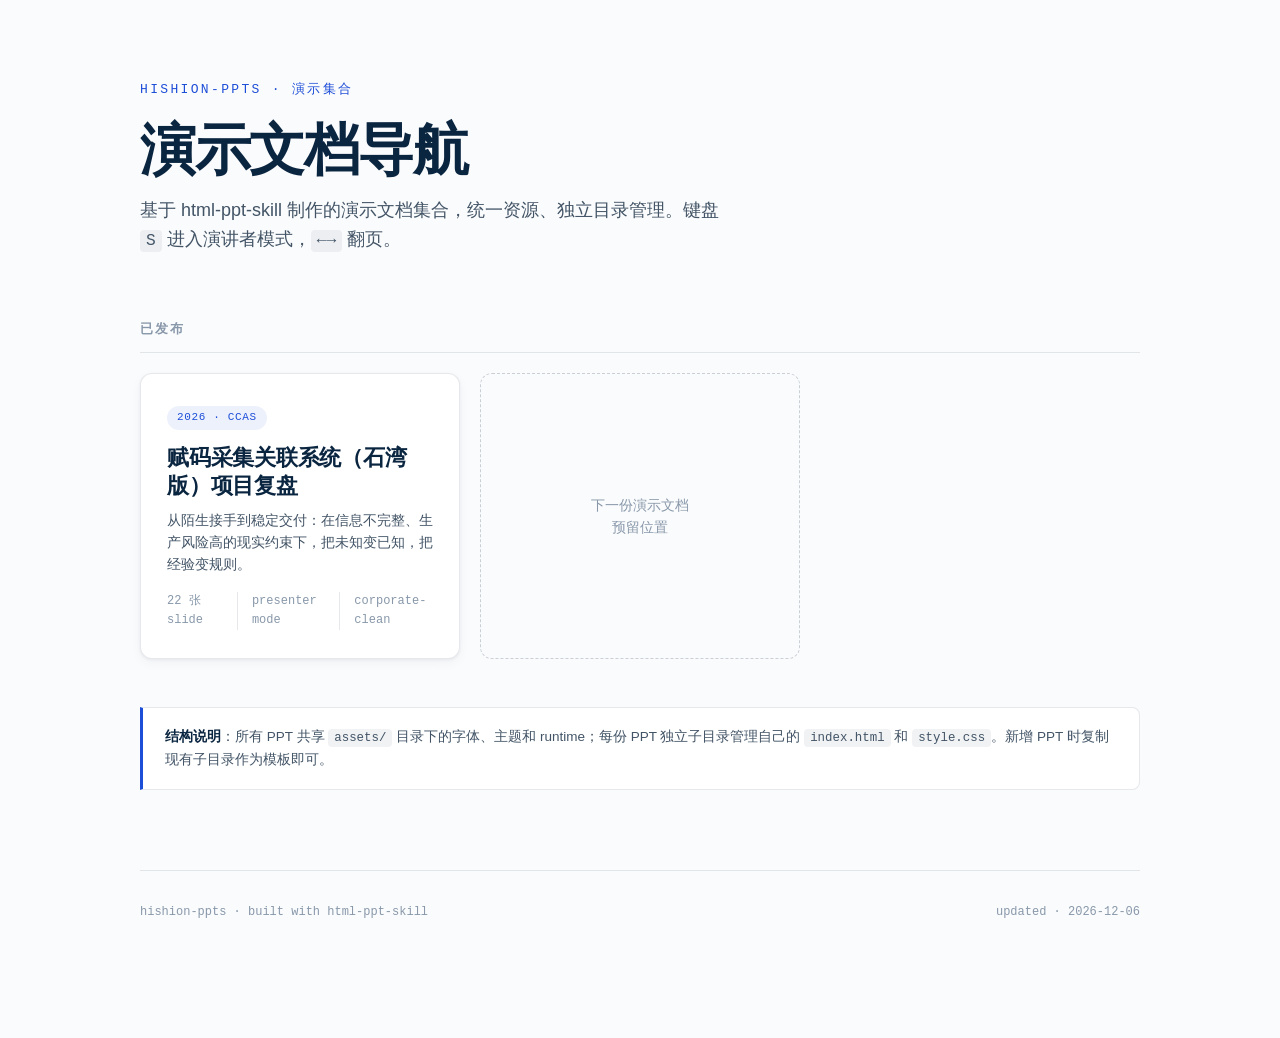
==== index.html @ 3755c50e "init: hishion-ppts 演示文档集合 - 共享 assets/（fonts/base/runtime/4 themes/animations） - shiwan-retrospectiv" ====
<!DOCTYPE html>
<html lang="zh-CN">
<head>
<meta charset="utf-8">
<meta name="viewport" content="width=device-width,initial-scale=1">
<title>Hishion PPTs · 演示集合</title>
<style>
:root{
  --bg:#fafbfc; --surface:#ffffff;
  --border:rgba(10,37,64,.1); --border-strong:rgba(10,37,64,.2);
  --text-1:#0a2540; --text-2:#425466; --text-3:#8898aa;
  --accent:#1d4ed8;
  --shadow:0 1px 3px rgba(10,37,64,.06),0 4px 12px rgba(10,37,64,.04);
  --shadow-hover:0 6px 20px rgba(10,37,64,.1),0 12px 30px rgba(10,37,64,.06);
}
*,*::before,*::after{box-sizing:border-box}
html,body{margin:0;padding:0;background:var(--bg);color:var(--text-1);
  font-family:'Inter','Noto Sans SC',-apple-system,BlinkMacSystemFont,Helvetica,Arial,sans-serif;
  font-weight:400;line-height:1.6;-webkit-font-smoothing:antialiased}
a{color:inherit;text-decoration:none}

.container{max-width:1080px;margin:0 auto;padding:80px 40px 120px}

.header{margin-bottom:64px}
.kicker{font-family:'JetBrains Mono','SFMono-Regular',monospace;
  font-size:13px;color:var(--accent);letter-spacing:.18em;
  text-transform:uppercase;margin:0 0 18px}
.title{font-size:56px;font-weight:800;line-height:1.1;
  letter-spacing:-.025em;margin:0 0 16px;color:var(--text-1)}
.subtitle{font-size:18px;color:var(--text-2);margin:0;max-width:60ch}

.section-label{font-size:13px;font-weight:600;letter-spacing:.16em;
  text-transform:uppercase;color:var(--text-3);
  margin:48px 0 20px;padding-bottom:12px;
  border-bottom:1px solid var(--border)}

.deck-grid{display:grid;grid-template-columns:repeat(auto-fill,minmax(320px,1fr));gap:20px}

.deck-card{display:block;background:var(--surface);
  border:1px solid var(--border);border-radius:12px;
  padding:28px 26px;box-shadow:var(--shadow);
  transition:transform .2s ease, box-shadow .2s ease, border-color .2s ease;
  position:relative;overflow:hidden}
.deck-card::before{content:"";position:absolute;left:0;top:0;
  width:3px;height:100%;background:var(--accent);
  opacity:0;transition:opacity .2s ease}
.deck-card:hover{transform:translateY(-3px);box-shadow:var(--shadow-hover);
  border-color:var(--border-strong)}
.deck-card:hover::before{opacity:1}

.deck-card .badge{display:inline-block;font-size:11px;
  font-family:'JetBrains Mono',monospace;
  padding:3px 10px;border-radius:99px;
  background:rgba(29,78,216,.08);color:var(--accent);
  letter-spacing:.06em;margin-bottom:14px}
.deck-card .badge.archived{background:rgba(133,153,170,.12);color:var(--text-3)}
.deck-card h3{margin:0 0 8px;font-size:22px;font-weight:700;
  letter-spacing:-.01em;line-height:1.3}
.deck-card p{margin:0;font-size:14px;color:var(--text-2);line-height:1.6}
.deck-card .meta{margin-top:16px;display:flex;gap:14px;
  font-size:12px;color:var(--text-3);
  font-family:'JetBrains Mono',monospace}
.deck-card .meta span+span{padding-left:14px;border-left:1px solid var(--border)}

.empty-card{background:transparent;border:1.5px dashed var(--border-strong);
  display:flex;align-items:center;justify-content:center;
  padding:36px 26px;color:var(--text-3);font-size:14px;
  border-radius:12px;text-align:center;line-height:1.6}

.footer{margin-top:80px;padding-top:32px;
  border-top:1px solid var(--border);
  display:flex;justify-content:space-between;align-items:center;
  font-size:12px;color:var(--text-3);
  font-family:'JetBrains Mono',monospace}

.tip{margin-top:48px;padding:18px 22px;
  background:var(--surface);border:1px solid var(--border);
  border-left:3px solid var(--accent);
  border-radius:0 8px 8px 0;font-size:13.5px;color:var(--text-2)}
.tip strong{color:var(--text-1)}
.tip code{background:rgba(10,37,64,.06);padding:2px 6px;border-radius:4px;
  font-family:'JetBrains Mono',monospace;font-size:.92em}

@media(max-width:600px){
  .container{padding:48px 24px}
  .title{font-size:36px}
  .deck-grid{grid-template-columns:1fr}
}
</style>
</head>
<body>

<div class="container">

  <div class="header">
    <p class="kicker">hishion-ppts · 演示集合</p>
    <h1 class="title">演示文档导航</h1>
    <p class="subtitle">基于 html-ppt-skill 制作的演示文档集合，统一资源、独立目录管理。键盘 <code style="background:rgba(10,37,64,.06);padding:2px 6px;border-radius:4px;font-family:monospace;font-size:.9em">S</code> 进入演讲者模式，<code style="background:rgba(10,37,64,.06);padding:2px 6px;border-radius:4px;font-family:monospace;font-size:.9em">←→</code> 翻页。</p>
  </div>

  <h2 class="section-label">已发布</h2>
  <div class="deck-grid">

    <a class="deck-card" href="shiwan-retrospective/index.html">
      <span class="badge">2026 · CCAS</span>
      <h3>赋码采集关联系统（石湾版）项目复盘</h3>
      <p>从陌生接手到稳定交付：在信息不完整、生产风险高的现实约束下，把未知变已知，把经验变规则。</p>
      <div class="meta">
        <span>22 张 slide</span>
        <span>presenter mode</span>
        <span>corporate-clean</span>
      </div>
    </a>

    <div class="empty-card">
      下一份演示文档<br>预留位置
    </div>

  </div>

  <div class="tip">
    <strong>结构说明</strong>：所有 PPT 共享 <code>assets/</code> 目录下的字体、主题和 runtime；每份 PPT 独立子目录管理自己的 <code>index.html</code> 和 <code>style.css</code>。新增 PPT 时复制现有子目录作为模板即可。
  </div>

  <div class="footer">
    <span>hishion-ppts · built with html-ppt-skill</span>
    <span id="last-updated"></span>
  </div>

</div>

<script>
document.getElementById('last-updated').textContent =
  'updated · ' + new Date().toISOString().slice(0,10);
</script>

</body>
</html>
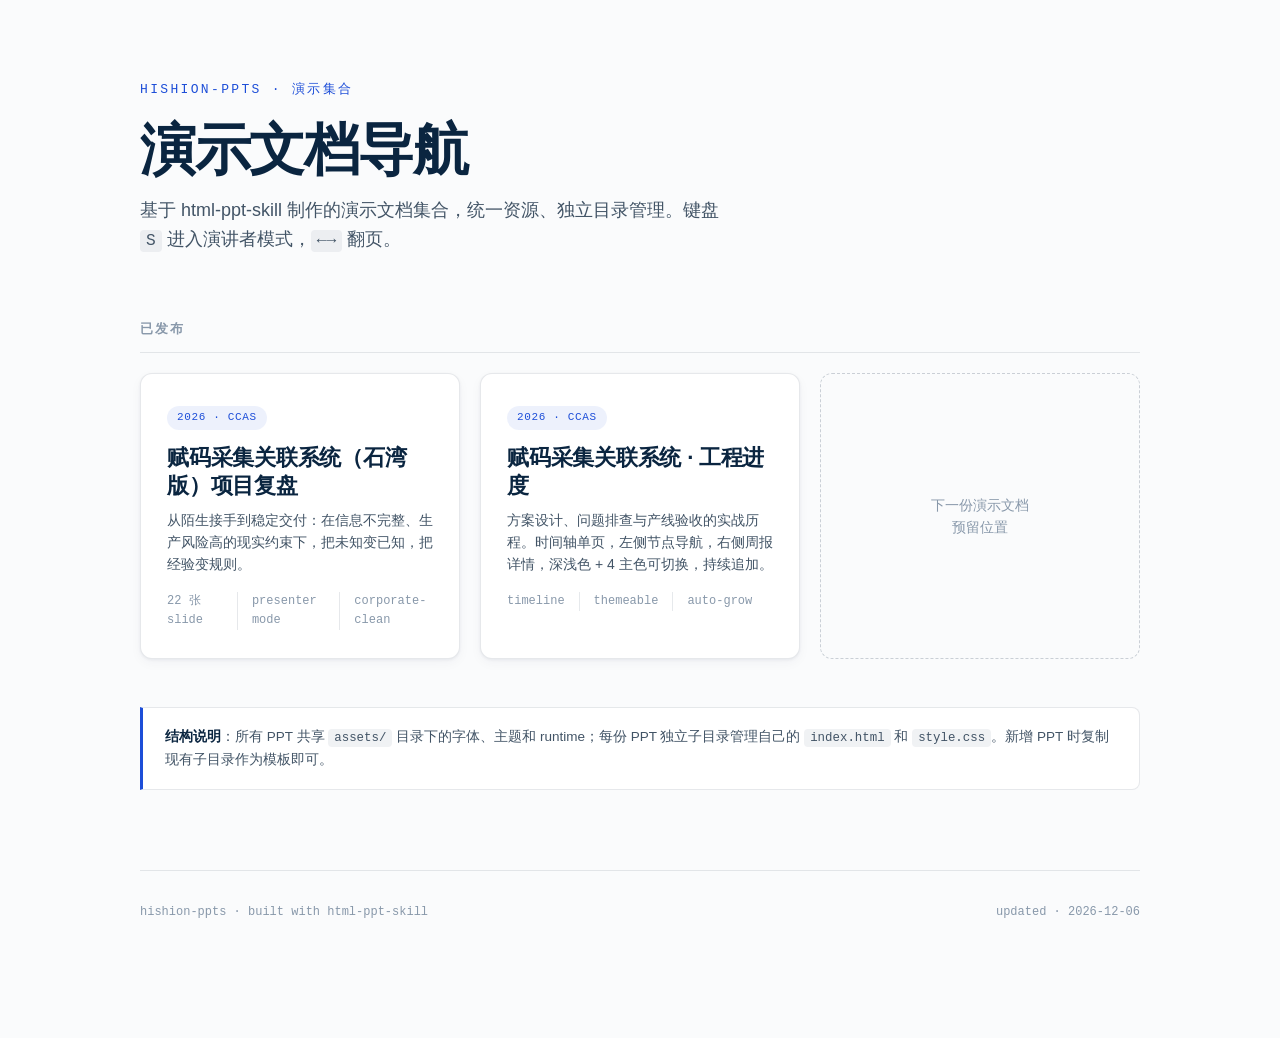
==== commit a0e12324: "feat: 新增CCAS周报" ====
--- a/index.html
+++ b/index.html
@@ -112,6 +112,17 @@
       </div>
     </a>
 
+    <a class="deck-card" href="ccas-progress/index.html">
+      <span class="badge">2026 · CCAS</span>
+      <h3>赋码采集关联系统 · 工程进度</h3>
+      <p>方案设计、问题排查与产线验收的实战历程。时间轴单页，左侧节点导航，右侧周报详情，深浅色 + 4 主色可切换，持续追加。</p>
+      <div class="meta">
+        <span>timeline</span>
+        <span>themeable</span>
+        <span>auto-grow</span>
+      </div>
+    </a>
+
     <div class="empty-card">
       下一份演示文档<br>预留位置
     </div>
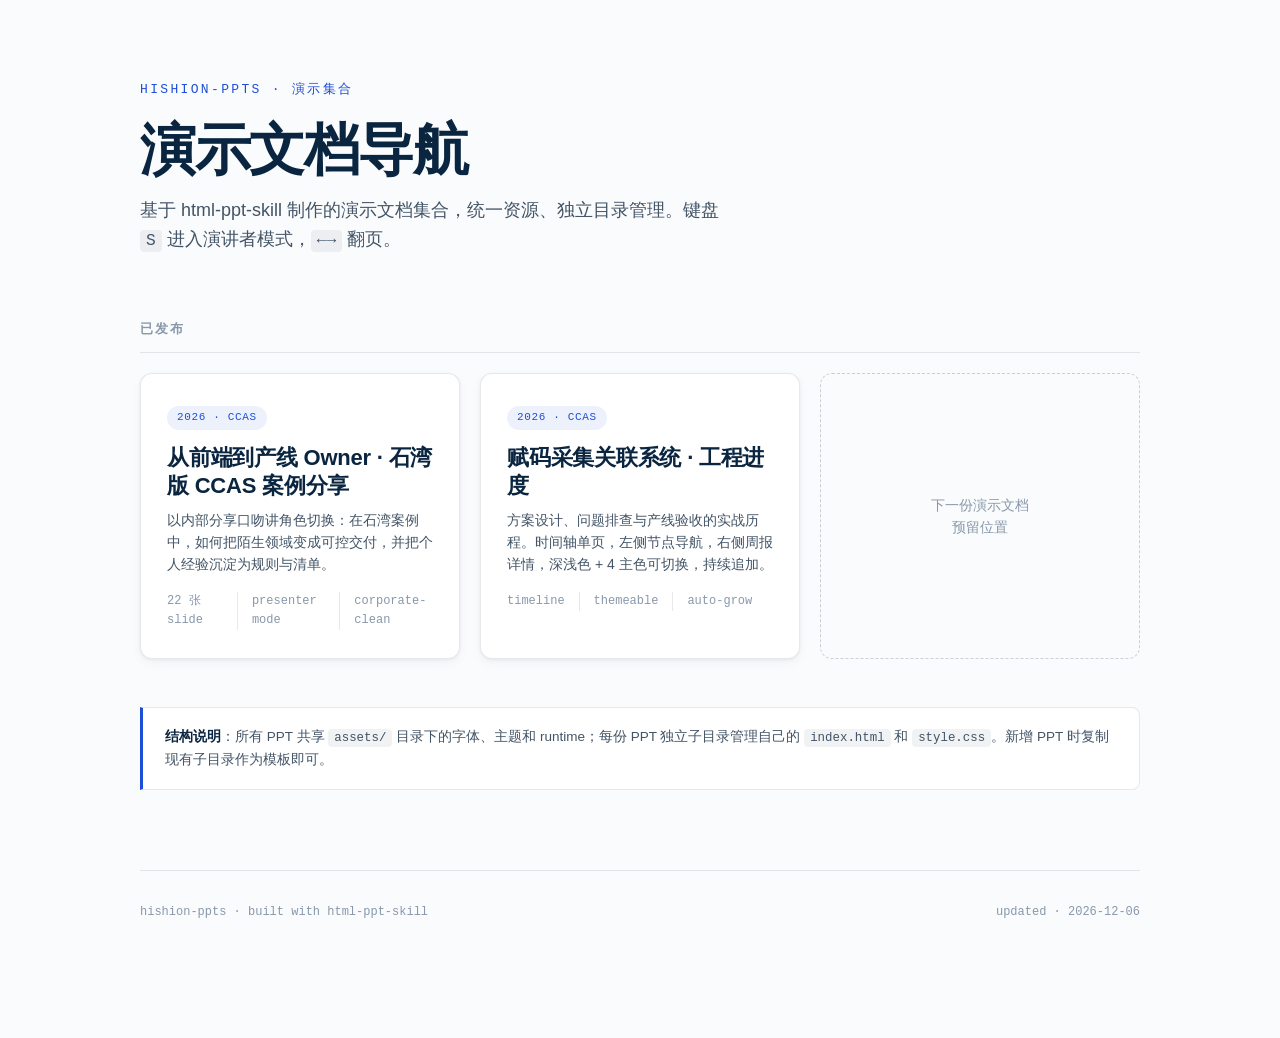
==== commit c95e8b17: "✨ feat: 产线项目分享ppt优化" ====
--- a/index.html
+++ b/index.html
@@ -103,8 +103,8 @@
 
     <a class="deck-card" href="shiwan-retrospective/index.html">
       <span class="badge">2026 · CCAS</span>
-      <h3>赋码采集关联系统（石湾版）项目复盘</h3>
-      <p>从陌生接手到稳定交付：在信息不完整、生产风险高的现实约束下，把未知变已知，把经验变规则。</p>
+      <h3>从前端到产线 Owner · 石湾版 CCAS 案例分享</h3>
+      <p>以内部分享口吻讲角色切换：在石湾案例中，如何把陌生领域变成可控交付，并把个人经验沉淀为规则与清单。</p>
       <div class="meta">
         <span>22 张 slide</span>
         <span>presenter mode</span>
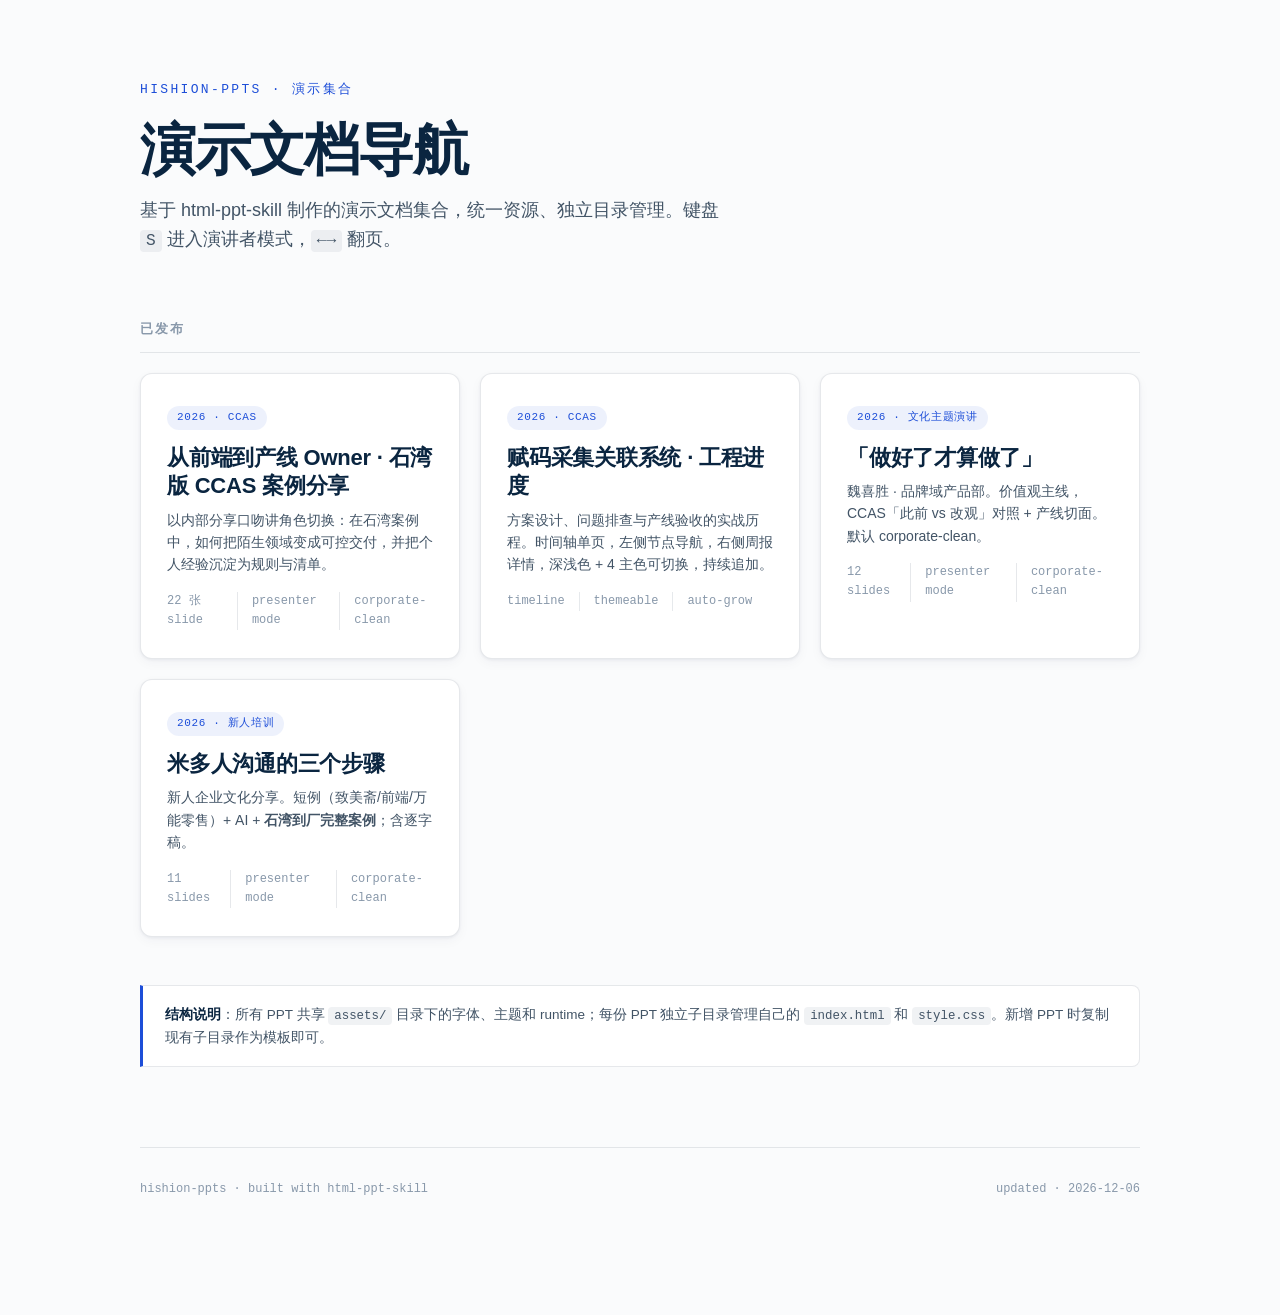
==== commit 94960221: "✨ feat: 新增文化主题演讲和新人培训幻灯片 - 添加了“做好了才算做了”文化主题演讲的完整幻灯片，包括12页内容和样式。 - 新增“米多人沟通的三个步骤”新人培训幻灯片，包含11页内容和样式。 " ====
--- a/index.html
+++ b/index.html
@@ -123,9 +123,27 @@
       </div>
     </a>
 
-    <div class="empty-card">
-      下一份演示文档<br>预留位置
-    </div>
+    <a class="deck-card" href="annual-culture-well-done/index.html">
+      <span class="badge">2026 · 文化主题演讲</span>
+      <h3>「做好了才算做了」</h3>
+      <p>魏喜胜 · 品牌域产品部。价值观主线，CCAS「此前 vs 改观」对照 + 产线切面。默认 corporate-clean。</p>
+      <div class="meta">
+        <span>12 slides</span>
+        <span>presenter mode</span>
+        <span>corporate-clean</span>
+      </div>
+    </a>
+
+    <a class="deck-card" href="midoo-communication-three-steps/index.html">
+      <span class="badge">2026 · 新人培训</span>
+      <h3>米多人沟通的三个步骤</h3>
+      <p>新人企业文化分享。短例（致美斋/前端/万能零售）+ AI + <strong>石湾到厂完整案例</strong>；含逐字稿。</p>
+      <div class="meta">
+        <span>11 slides</span>
+        <span>presenter mode</span>
+        <span>corporate-clean</span>
+      </div>
+    </a>
 
   </div>
 
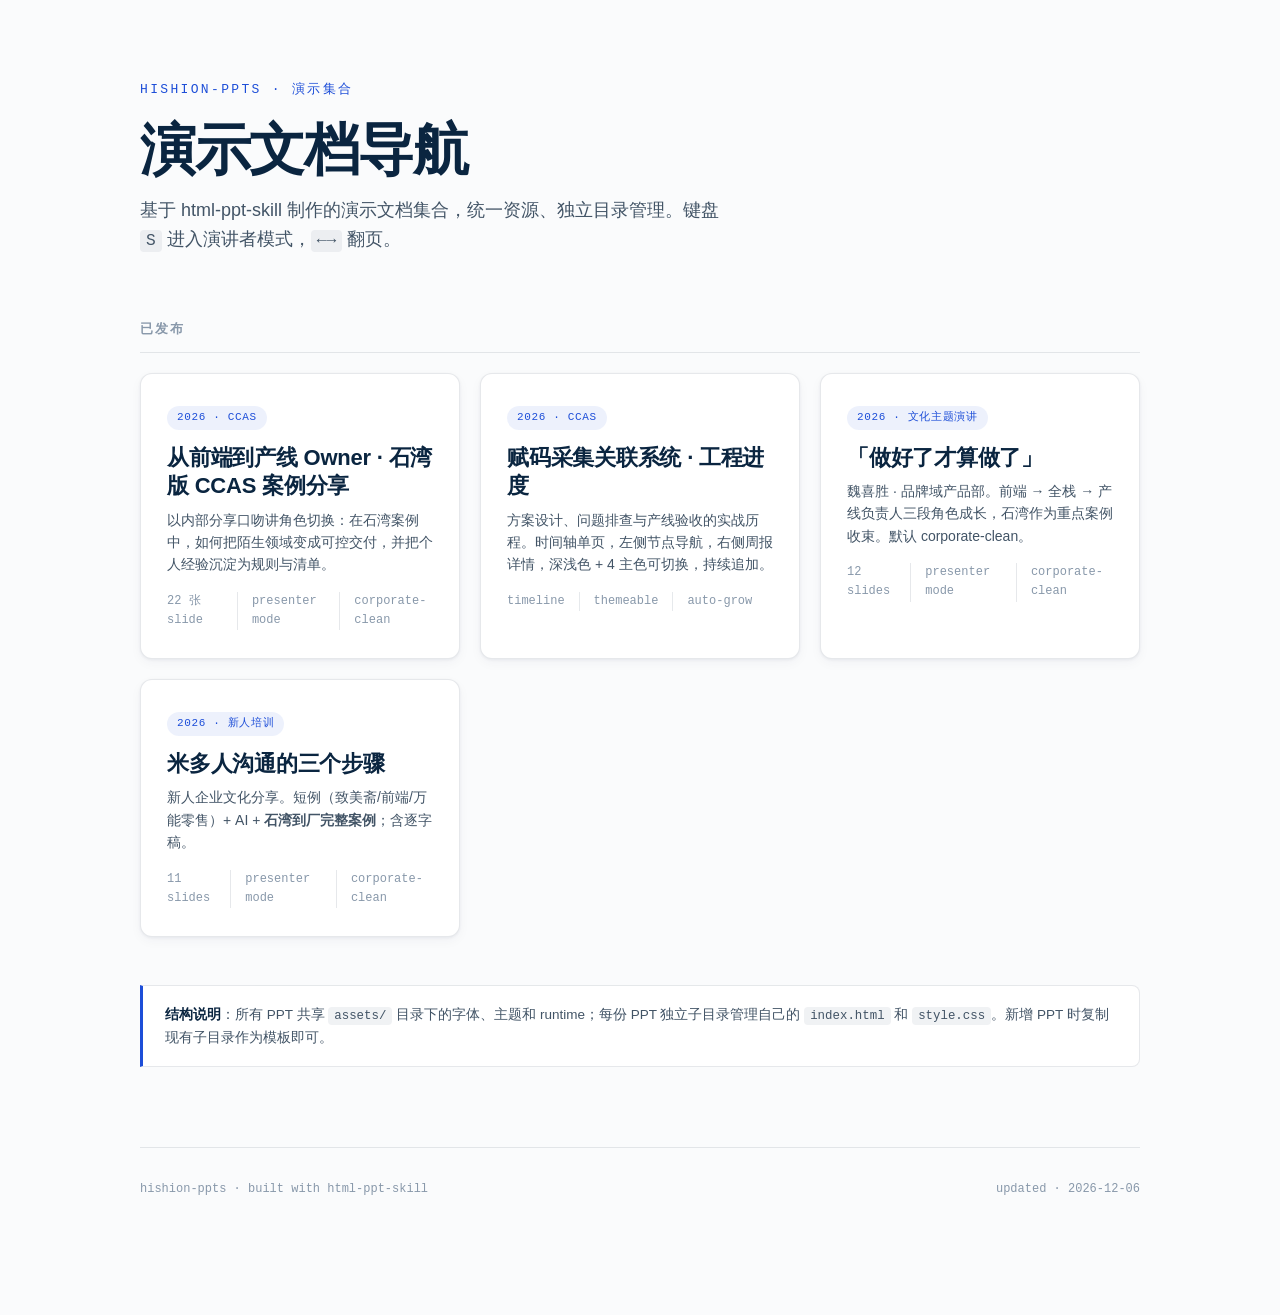
==== commit 7eeefc9f: "✨ feat: 更新文化主题演讲内容和结构 - 修改了“做好了才算做了”演讲的部分文本，以更清晰地表达角色成长的过程。 - 调整了幻灯片的结构，新增了前端、全栈和产线负责人的案例，强调了不同阶段的质量" ====
--- a/index.html
+++ b/index.html
@@ -126,7 +126,7 @@
     <a class="deck-card" href="annual-culture-well-done/index.html">
       <span class="badge">2026 · 文化主题演讲</span>
       <h3>「做好了才算做了」</h3>
-      <p>魏喜胜 · 品牌域产品部。价值观主线，CCAS「此前 vs 改观」对照 + 产线切面。默认 corporate-clean。</p>
+      <p>魏喜胜 · 品牌域产品部。前端 → 全栈 → 产线负责人三段角色成长，石湾作为重点案例收束。默认 corporate-clean。</p>
       <div class="meta">
         <span>12 slides</span>
         <span>presenter mode</span>
